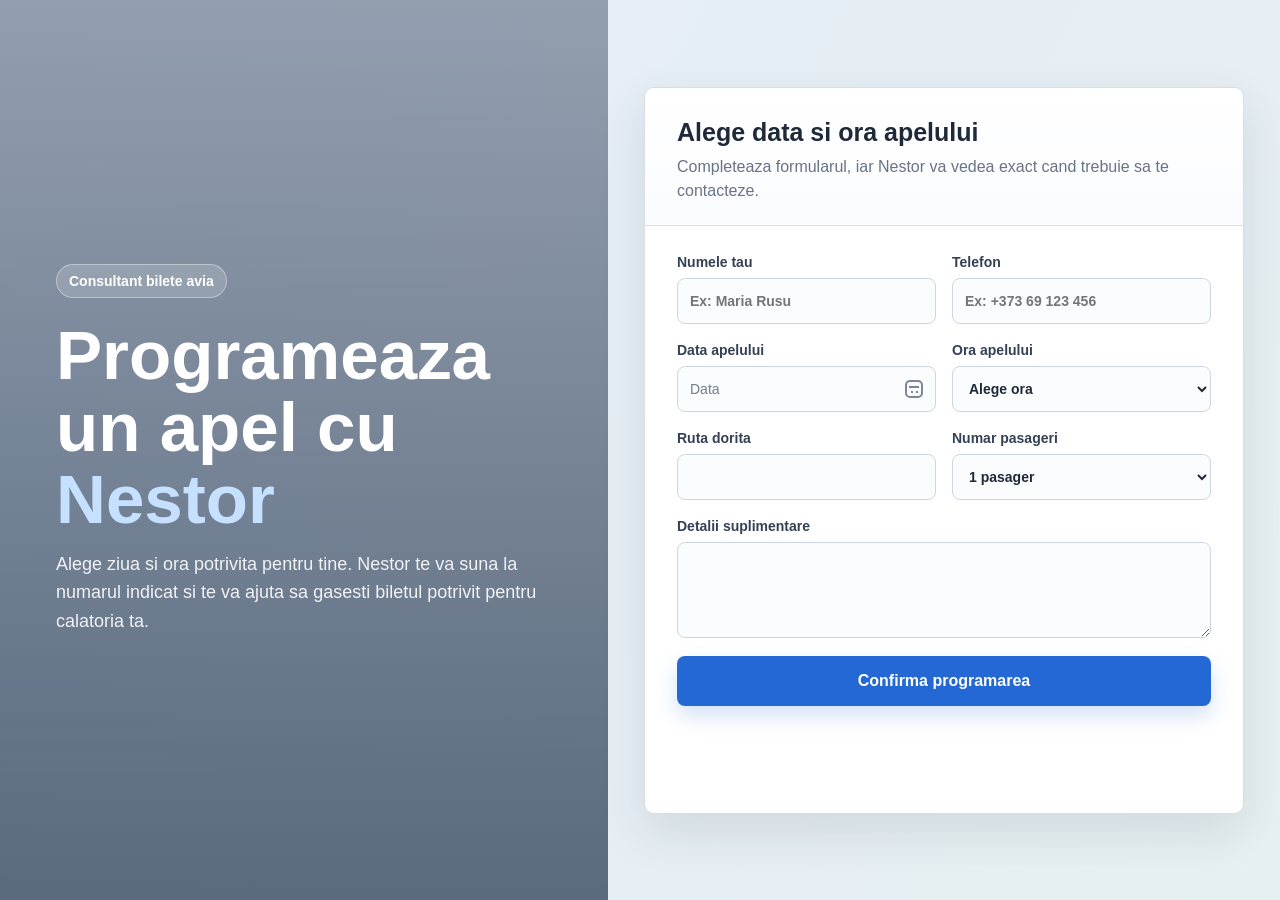
==== index.html @ 220911f6 "Fix date picker and AM PM times" ====
<!doctype html>
<html lang="ro">
<head>
  <meta charset="utf-8">
  <meta name="viewport" content="width=device-width, initial-scale=1">
  <title>Programare apel bilete avia</title>
  <link rel="stylesheet" href="styles.css">
</head>
<body>
  <main class="page">
    <section class="seller" aria-label="Datele lui Nestor">
      <div class="badge">Consultant bilete avia</div>
      <h1>Programeaza un apel cu <span class="seller-name">Nestor</span></h1>
      <p>
        Alege ziua si ora potrivita pentru tine. Nestor te va suna la numarul indicat
        si te va ajuta sa gasesti biletul potrivit pentru calatoria ta.
      </p>
    </section>

    <section class="booking" aria-label="Formular de programare">
      <div class="form-panel">
        <div class="form-head">
          <h2>Alege data si ora apelului</h2>
          <p>Completeaza formularul, iar Nestor va vedea exact cand trebuie sa te contacteze.</p>
        </div>

        <form id="bookingForm">
          <div class="grid">
            <label>
              Numele tau
              <input name="clientName" type="text" placeholder="Ex: Maria Rusu" required>
            </label>

            <label>
              Telefon
              <input name="phone" type="tel" placeholder="Ex: +373 69 123 456" required>
            </label>
          </div>

          <div class="grid">
            <label class="date-field">
              <span>Data apelului</span>
              <span class="date-control" role="button" tabindex="0">
                <span id="dateDisplay">Data</span>
                <span class="calendar-icon" aria-hidden="true"></span>
                <input id="callDate" name="callDate" type="date" required>
              </span>
            </label>

            <label>
              Ora apelului
              <select name="callTime" required>
                <option value="">Alege ora</option>
                <option>09:00 AM</option>
                <option>09:30 AM</option>
                <option>10:00 AM</option>
                <option>10:30 AM</option>
                <option>11:00 AM</option>
                <option>11:30 AM</option>
                <option>12:00 PM</option>
                <option>12:30 PM</option>
                <option>01:00 PM</option>
                <option>01:30 PM</option>
                <option>02:00 PM</option>
                <option>02:30 PM</option>
                <option>03:00 PM</option>
                <option>03:30 PM</option>
                <option>04:00 PM</option>
                <option>04:30 PM</option>
                <option>05:00 PM</option>
                <option>05:30 PM</option>
                <option>06:00 PM</option>
              </select>
            </label>
          </div>

          <div class="grid">
            <label>
              Ruta dorita
              <input name="route" type="text">
            </label>

            <label>
              Numar pasageri
              <select name="passengers">
                <option>1 pasager</option>
                <option>2 pasageri</option>
                <option>3 pasageri</option>
                <option>4 pasageri</option>
                <option>5+ pasageri</option>
              </select>
            </label>
          </div>

          <label>
            Detalii suplimentare
            <textarea name="details"></textarea>
          </label>

          <button type="submit">Confirma programarea</button>
          <div class="result" id="result" role="status" aria-live="polite"></div>
        </form>
      </div>
    </section>
  </main>

  <script src="script.js"></script>
</body>
</html>
---- styles.css ----
:root {
  color-scheme: light;
  --ink: #1f2937;
  --muted: #687385;
  --line: #d7dee8;
  --blue: #2368d5;
  --blue-dark: #184fa7;
  --bg: #f6f8fb;
  --panel: #ffffff;
  --field: #fbfcfe;
  --field-hover: #f5f8fc;
}

* {
  box-sizing: border-box;
}

body {
  margin: 0;
  min-height: 100vh;
  font-family: "Segoe UI", Arial, Helvetica, sans-serif;
  color: var(--ink);
  background:
    linear-gradient(120deg, rgba(35, 104, 213, 0.08), rgba(28, 129, 116, 0.07)),
    var(--bg);
  -webkit-font-smoothing: antialiased;
  text-rendering: optimizeLegibility;
}

.page {
  min-height: 100vh;
  display: grid;
  grid-template-columns: 0.95fr 1.05fr;
  align-items: stretch;
}

.seller {
  display: flex;
  flex-direction: column;
  justify-content: center;
  padding: 56px;
  background:
    linear-gradient(rgba(12, 31, 59, 0.38), rgba(12, 31, 59, 0.64)),
    url("https://images.unsplash.com/photo-1436491865332-7a61a109cc05?auto=format&fit=crop&w=1400&q=80") center / cover;
  color: white;
}

.badge {
  width: fit-content;
  padding: 8px 12px;
  border: 1px solid rgba(255, 255, 255, 0.38);
  border-radius: 999px;
  background: rgba(255, 255, 255, 0.16);
  font-size: 14px;
  font-weight: 650;
}

h1 {
  max-width: 620px;
  margin: 22px 0 14px;
  font-size: clamp(36px, 5.4vw, 70px);
  line-height: 1.04;
  letter-spacing: 0;
  font-weight: 750;
}

.seller-name {
  color: #c6e1ff;
}

.seller p {
  max-width: 560px;
  margin: 0;
  font-size: 18px;
  line-height: 1.6;
  color: rgba(255, 255, 255, 0.9);
}

.booking {
  display: flex;
  align-items: center;
  justify-content: center;
  padding: 36px;
}

.form-panel {
  width: min(100%, 620px);
  background: var(--panel);
  border: 1px solid var(--line);
  border-radius: 10px;
  box-shadow: 0 18px 48px rgba(31, 41, 55, 0.11);
  overflow: hidden;
}

.form-head {
  padding: 30px 32px 22px;
  border-bottom: 1px solid var(--line);
  background: linear-gradient(180deg, #ffffff, #fbfcff);
}

.form-head h2 {
  margin: 0 0 8px;
  font-size: 25px;
  letter-spacing: 0;
  font-weight: 750;
}

.form-head p {
  margin: 0;
  color: var(--muted);
  line-height: 1.5;
}

form {
  display: grid;
  gap: 18px;
  padding: 28px 32px 32px;
}

.grid {
  display: grid;
  grid-template-columns: repeat(2, minmax(0, 1fr));
  gap: 16px;
}

label {
  display: grid;
  gap: 8px;
  font-size: 14px;
  font-weight: 650;
  color: #344054;
}

input,
select,
textarea {
  width: 100%;
  min-height: 46px;
  border: 1px solid #ccd6e2;
  border-radius: 8px;
  padding: 11px 12px;
  font: inherit;
  color: var(--ink);
  background: var(--field);
  outline: none;
  transition: background 0.2s, border-color 0.2s, box-shadow 0.2s;
}

input:hover,
select:hover,
textarea:hover {
  background: var(--field-hover);
}

textarea {
  min-height: 96px;
  resize: vertical;
}

input:focus,
select:focus,
textarea:focus {
  border-color: var(--blue);
  box-shadow: 0 0 0 4px rgba(23, 105, 224, 0.12);
  background: #ffffff;
}

.date-field {
  position: relative;
}

.date-control {
  position: relative;
  display: flex;
  align-items: center;
  justify-content: space-between;
  min-height: 46px;
  border: 1px solid #ccd6e2;
  border-radius: 8px;
  padding: 11px 12px;
  color: #717d8f;
  background: var(--field);
  font-weight: 500;
  cursor: pointer;
  transition: background 0.2s, border-color 0.2s, box-shadow 0.2s;
}

.date-control:hover {
  background: var(--field-hover);
}

.date-control:focus-within {
  border-color: var(--blue);
  box-shadow: 0 0 0 4px rgba(23, 105, 224, 0.12);
  background: #ffffff;
}

.date-control.has-value {
  color: var(--ink);
}

.date-control input {
  position: absolute;
  inset: 0;
  width: 100%;
  height: 100%;
  min-height: 0;
  padding: 0;
  border: 0;
  opacity: 0;
  cursor: pointer;
  pointer-events: none;
}

.calendar-icon {
  width: 18px;
  height: 18px;
  border: 2px solid #7b8797;
  border-radius: 5px;
  position: relative;
  flex: 0 0 auto;
}

.calendar-icon::before {
  content: "";
  position: absolute;
  left: 2px;
  right: 2px;
  top: 4px;
  border-top: 2px solid #7b8797;
}

.calendar-icon::after {
  content: "";
  position: absolute;
  width: 2px;
  height: 2px;
  left: 4px;
  top: 9px;
  background: #7b8797;
  box-shadow: 5px 0 #7b8797, 0 5px #7b8797, 5px 5px #7b8797;
}

button {
  min-height: 50px;
  border: 0;
  border-radius: 8px;
  padding: 13px 18px;
  background: var(--blue);
  color: white;
  font-size: 16px;
  font-weight: 750;
  cursor: pointer;
  box-shadow: 0 10px 22px rgba(35, 104, 213, 0.2);
  transition: background 0.2s, box-shadow 0.2s, transform 0.2s;
}

button:hover {
  background: var(--blue-dark);
  box-shadow: 0 12px 26px rgba(35, 104, 213, 0.24);
  transform: translateY(-1px);
}

button:disabled {
  cursor: wait;
  opacity: 0.75;
  transform: none;
  box-shadow: none;
}

.result {
  margin-top: 2px;
  padding: 16px;
  border: 1px solid rgba(19, 138, 91, 0.28);
  border-radius: 8px;
  background: #eafaf3;
  color: #0b5f3e;
  line-height: 1.5;
  min-height: 55px;
  opacity: 0;
  visibility: hidden;
  transition: opacity 0.25s ease;
}

.result.show {
  opacity: 1;
  visibility: visible;
}

@media (max-width: 900px) {
  .page {
    grid-template-columns: 1fr;
  }

  .seller {
    min-height: 430px;
    padding: 36px 24px;
  }

  .booking {
    padding: 24px;
  }
}

@media (max-width: 620px) {
  .grid {
    grid-template-columns: 1fr;
  }

  .form-head,
  form {
    padding-left: 20px;
    padding-right: 20px;
  }

  h1 {
    font-size: 42px;
  }
}
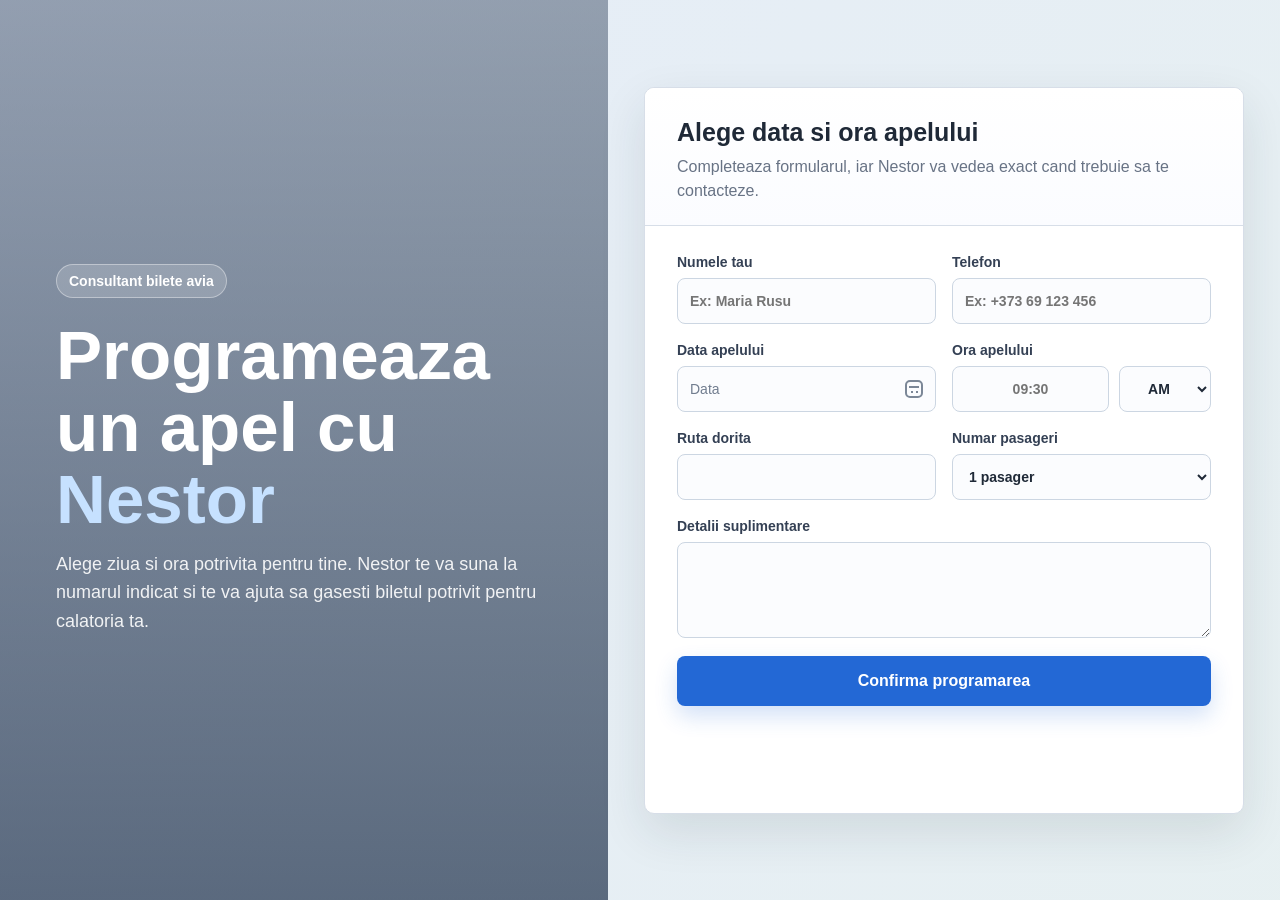
==== commit ba786a65: "Split time input and period" ====
--- a/index.html
+++ b/index.html
@@ -49,28 +49,13 @@
 
             <label>
               Ora apelului
-              <select name="callTime" required>
-                <option value="">Alege ora</option>
-                <option>09:00 AM</option>
-                <option>09:30 AM</option>
-                <option>10:00 AM</option>
-                <option>10:30 AM</option>
-                <option>11:00 AM</option>
-                <option>11:30 AM</option>
-                <option>12:00 PM</option>
-                <option>12:30 PM</option>
-                <option>01:00 PM</option>
-                <option>01:30 PM</option>
-                <option>02:00 PM</option>
-                <option>02:30 PM</option>
-                <option>03:00 PM</option>
-                <option>03:30 PM</option>
-                <option>04:00 PM</option>
-                <option>04:30 PM</option>
-                <option>05:00 PM</option>
-                <option>05:30 PM</option>
-                <option>06:00 PM</option>
-              </select>
+              <span class="time-control">
+                <input id="callTimeValue" name="callTimeValue" type="text" inputmode="numeric" placeholder="09:30" pattern="^(0?[1-9]|1[0-2]):[0-5][0-9]$" required>
+                <select id="callTimePeriod" name="callTimePeriod" required>
+                  <option>AM</option>
+                  <option>PM</option>
+                </select>
+              </span>
             </label>
           </div>
 
--- a/styles.css
+++ b/styles.css
@@ -241,6 +241,22 @@
   box-shadow: 5px 0 #7b8797, 0 5px #7b8797, 5px 5px #7b8797;
 }
 
+.time-control {
+  display: grid;
+  grid-template-columns: minmax(0, 1fr) 92px;
+  gap: 10px;
+}
+
+.time-control input {
+  text-align: center;
+  font-weight: 650;
+}
+
+.time-control select {
+  font-weight: 750;
+  text-align: center;
+}
+
 button {
   min-height: 50px;
   border: 0;
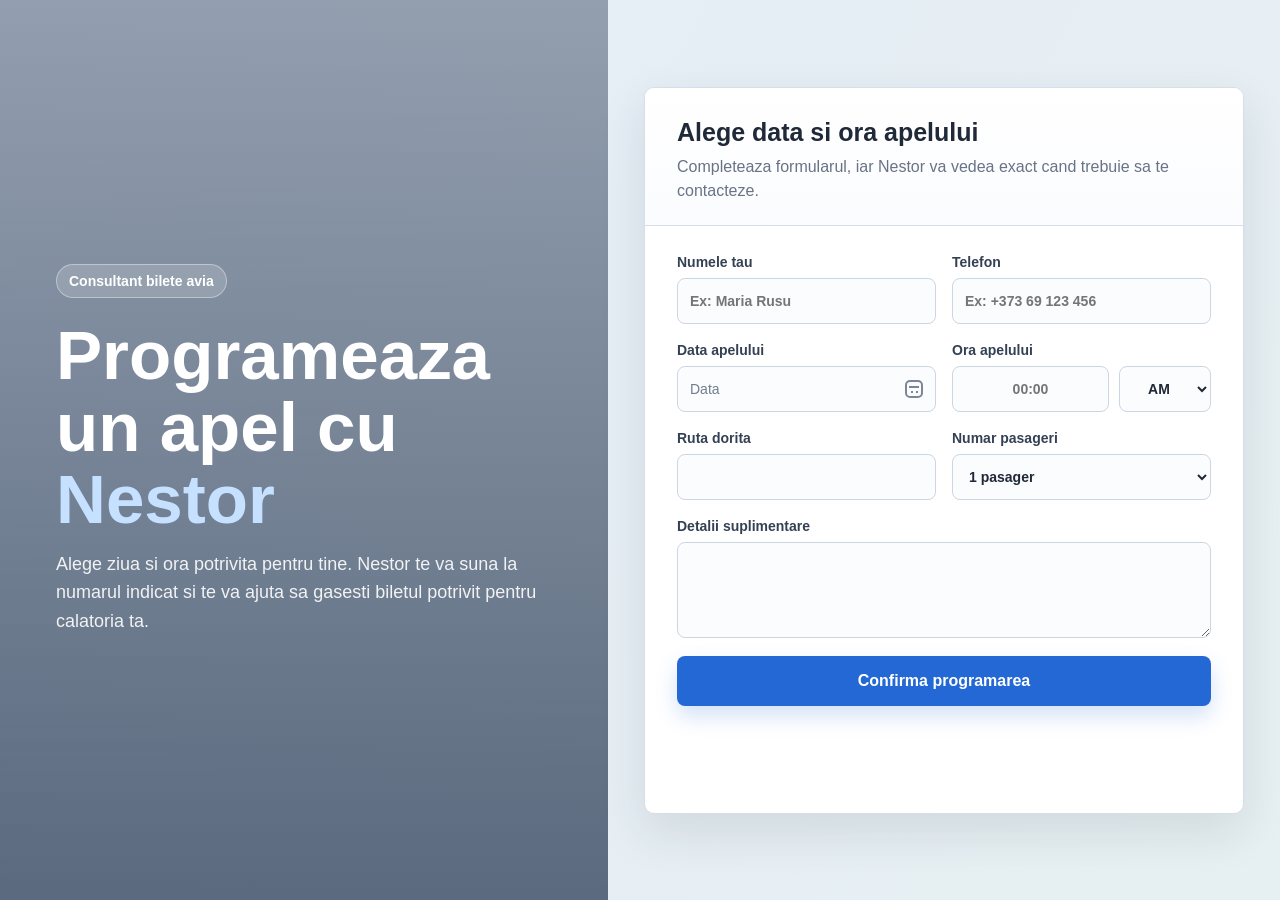
==== commit 47ddf039: "Format manual time input" ====
--- a/index.html
+++ b/index.html
@@ -50,7 +50,7 @@
             <label>
               Ora apelului
               <span class="time-control">
-                <input id="callTimeValue" name="callTimeValue" type="text" inputmode="numeric" placeholder="09:30" pattern="^(0?[1-9]|1[0-2]):[0-5][0-9]$" required>
+                <input id="callTimeValue" name="callTimeValue" type="text" inputmode="numeric" placeholder="00:00" pattern="^(0[1-9]|1[0-2]):[0-5][0-9]$" maxlength="5" required>
                 <select id="callTimePeriod" name="callTimePeriod" required>
                   <option>AM</option>
                   <option>PM</option>
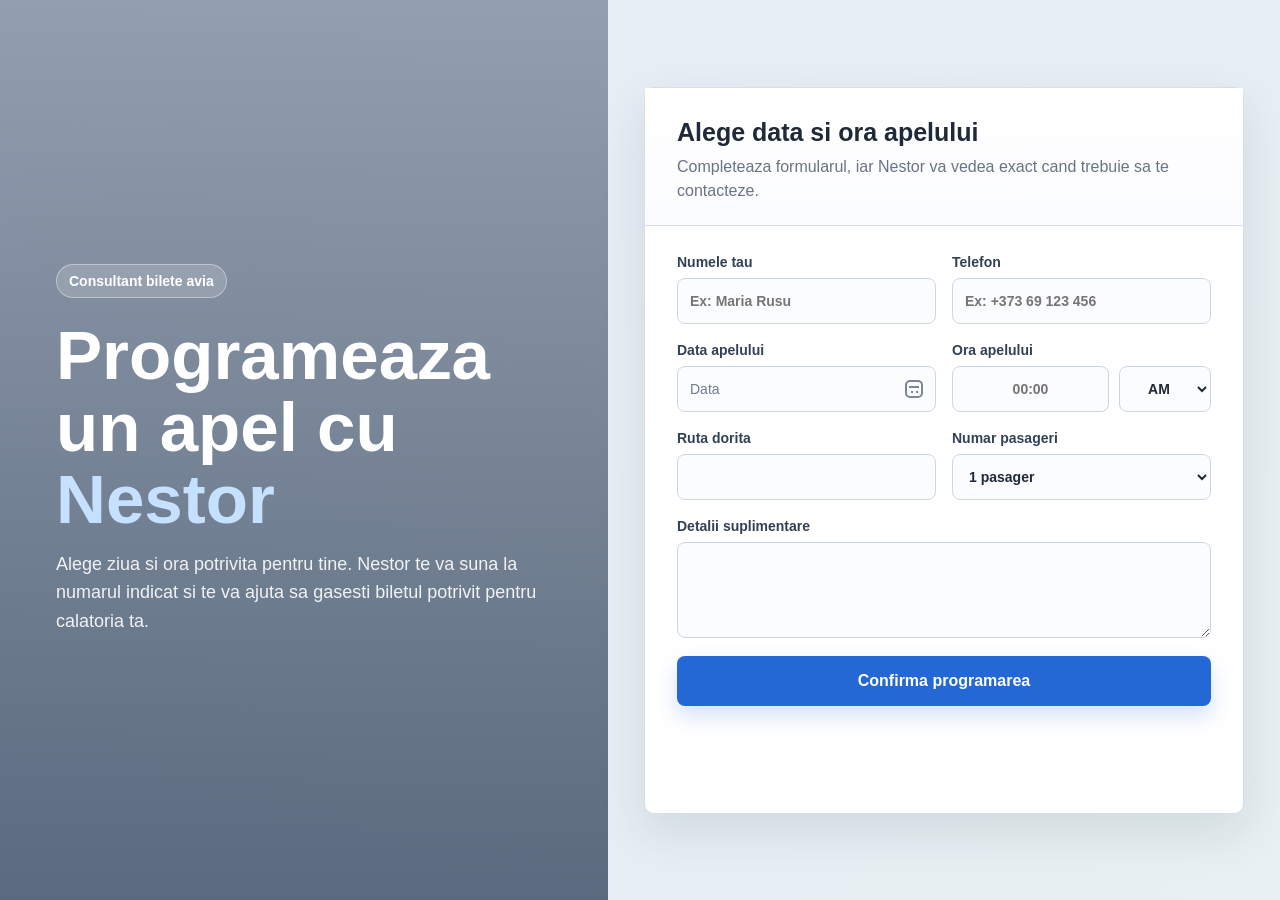
==== commit 051d23ed: "Add custom styled calendar" ====
--- a/index.html
+++ b/index.html
@@ -43,8 +43,28 @@
               <span class="date-control" role="button" tabindex="0">
                 <span id="dateDisplay">Data</span>
                 <span class="calendar-icon" aria-hidden="true"></span>
-                <input id="callDate" name="callDate" type="date" required>
               </span>
+              <input id="callDate" name="callDate" type="hidden">
+              <div class="calendar-popover" id="calendarPopover" aria-label="Calendar programare">
+                <div class="calendar-head">
+                  <button class="calendar-nav" id="prevMonth" type="button" aria-label="Luna precedenta">&#8249;</button>
+                  <div>
+                    <strong id="calendarMonth"></strong>
+                    <span id="calendarYear"></span>
+                  </div>
+                  <button class="calendar-nav" id="nextMonth" type="button" aria-label="Luna urmatoare">&#8250;</button>
+                </div>
+                <div class="calendar-weekdays" aria-hidden="true">
+                  <span>Lu</span>
+                  <span>Ma</span>
+                  <span>Mi</span>
+                  <span>Jo</span>
+                  <span>Vi</span>
+                  <span>Sa</span>
+                  <span>Du</span>
+                </div>
+                <div class="calendar-grid" id="calendarGrid"></div>
+              </div>
             </label>
 
             <label>
--- a/styles.css
+++ b/styles.css
@@ -89,7 +89,7 @@
   border: 1px solid var(--line);
   border-radius: 10px;
   box-shadow: 0 18px 48px rgba(31, 41, 55, 0.11);
-  overflow: hidden;
+  overflow: visible;
 }
 
 .form-head {
@@ -189,6 +189,7 @@
   background: var(--field-hover);
 }
 
+.date-control:focus,
 .date-control:focus-within {
   border-color: var(--blue);
   box-shadow: 0 0 0 4px rgba(23, 105, 224, 0.12);
@@ -197,19 +198,6 @@
 
 .date-control.has-value {
   color: var(--ink);
-}
-
-.date-control input {
-  position: absolute;
-  inset: 0;
-  width: 100%;
-  height: 100%;
-  min-height: 0;
-  padding: 0;
-  border: 0;
-  opacity: 0;
-  cursor: pointer;
-  pointer-events: none;
 }
 
 .calendar-icon {
@@ -239,6 +227,131 @@
   top: 9px;
   background: #7b8797;
   box-shadow: 5px 0 #7b8797, 0 5px #7b8797, 5px 5px #7b8797;
+}
+
+.calendar-popover {
+  position: absolute;
+  z-index: 20;
+  top: calc(100% + 10px);
+  left: 0;
+  width: min(320px, 88vw);
+  padding: 14px;
+  border: 1px solid #d7dee8;
+  border-radius: 14px;
+  background: rgba(255, 255, 255, 0.98);
+  box-shadow: 0 22px 60px rgba(31, 41, 55, 0.18);
+  opacity: 0;
+  pointer-events: none;
+  transform: translateY(-6px);
+  transition: opacity 0.18s ease, transform 0.18s ease;
+}
+
+.calendar-popover.open {
+  opacity: 1;
+  pointer-events: auto;
+  transform: translateY(0);
+}
+
+.calendar-head {
+  display: grid;
+  grid-template-columns: 38px 1fr 38px;
+  align-items: center;
+  gap: 10px;
+  margin-bottom: 12px;
+  text-align: center;
+}
+
+.calendar-head strong {
+  display: block;
+  color: var(--ink);
+  font-size: 16px;
+  font-weight: 760;
+}
+
+.calendar-head span {
+  display: block;
+  margin-top: 2px;
+  color: var(--blue);
+  font-size: 13px;
+  font-weight: 750;
+}
+
+.calendar-nav {
+  min-height: 38px;
+  width: 38px;
+  padding: 0;
+  border: 1px solid #d8e0ea;
+  border-radius: 999px;
+  background: #f7faff;
+  color: var(--ink);
+  box-shadow: none;
+  font-size: 26px;
+  font-weight: 500;
+}
+
+.calendar-nav:hover {
+  background: #eef5ff;
+  box-shadow: none;
+  transform: none;
+}
+
+.calendar-weekdays,
+.calendar-grid {
+  display: grid;
+  grid-template-columns: repeat(7, 1fr);
+  gap: 6px;
+}
+
+.calendar-weekdays {
+  margin-bottom: 8px;
+  color: #8390a3;
+  font-size: 12px;
+  font-weight: 760;
+  text-align: center;
+}
+
+.calendar-day {
+  display: grid;
+  place-items: center;
+  min-height: 34px;
+  border: 0;
+  border-radius: 10px;
+  background: transparent;
+  color: var(--ink);
+  box-shadow: none;
+  font-size: 14px;
+  font-weight: 650;
+  cursor: pointer;
+  transition: background 0.16s ease, color 0.16s ease, transform 0.16s ease;
+}
+
+.calendar-day:hover {
+  background: #edf5ff;
+  box-shadow: none;
+  transform: none;
+}
+
+.calendar-day.today {
+  outline: 1px solid rgba(35, 104, 213, 0.28);
+  color: var(--blue);
+}
+
+.calendar-day.selected {
+  background: var(--blue);
+  color: #ffffff;
+}
+
+.calendar-day.is-disabled {
+  color: #c4ccd7;
+  cursor: not-allowed;
+}
+
+.calendar-day.is-disabled:hover {
+  background: transparent;
+}
+
+.calendar-empty {
+  min-height: 34px;
 }
 
 .time-control {
